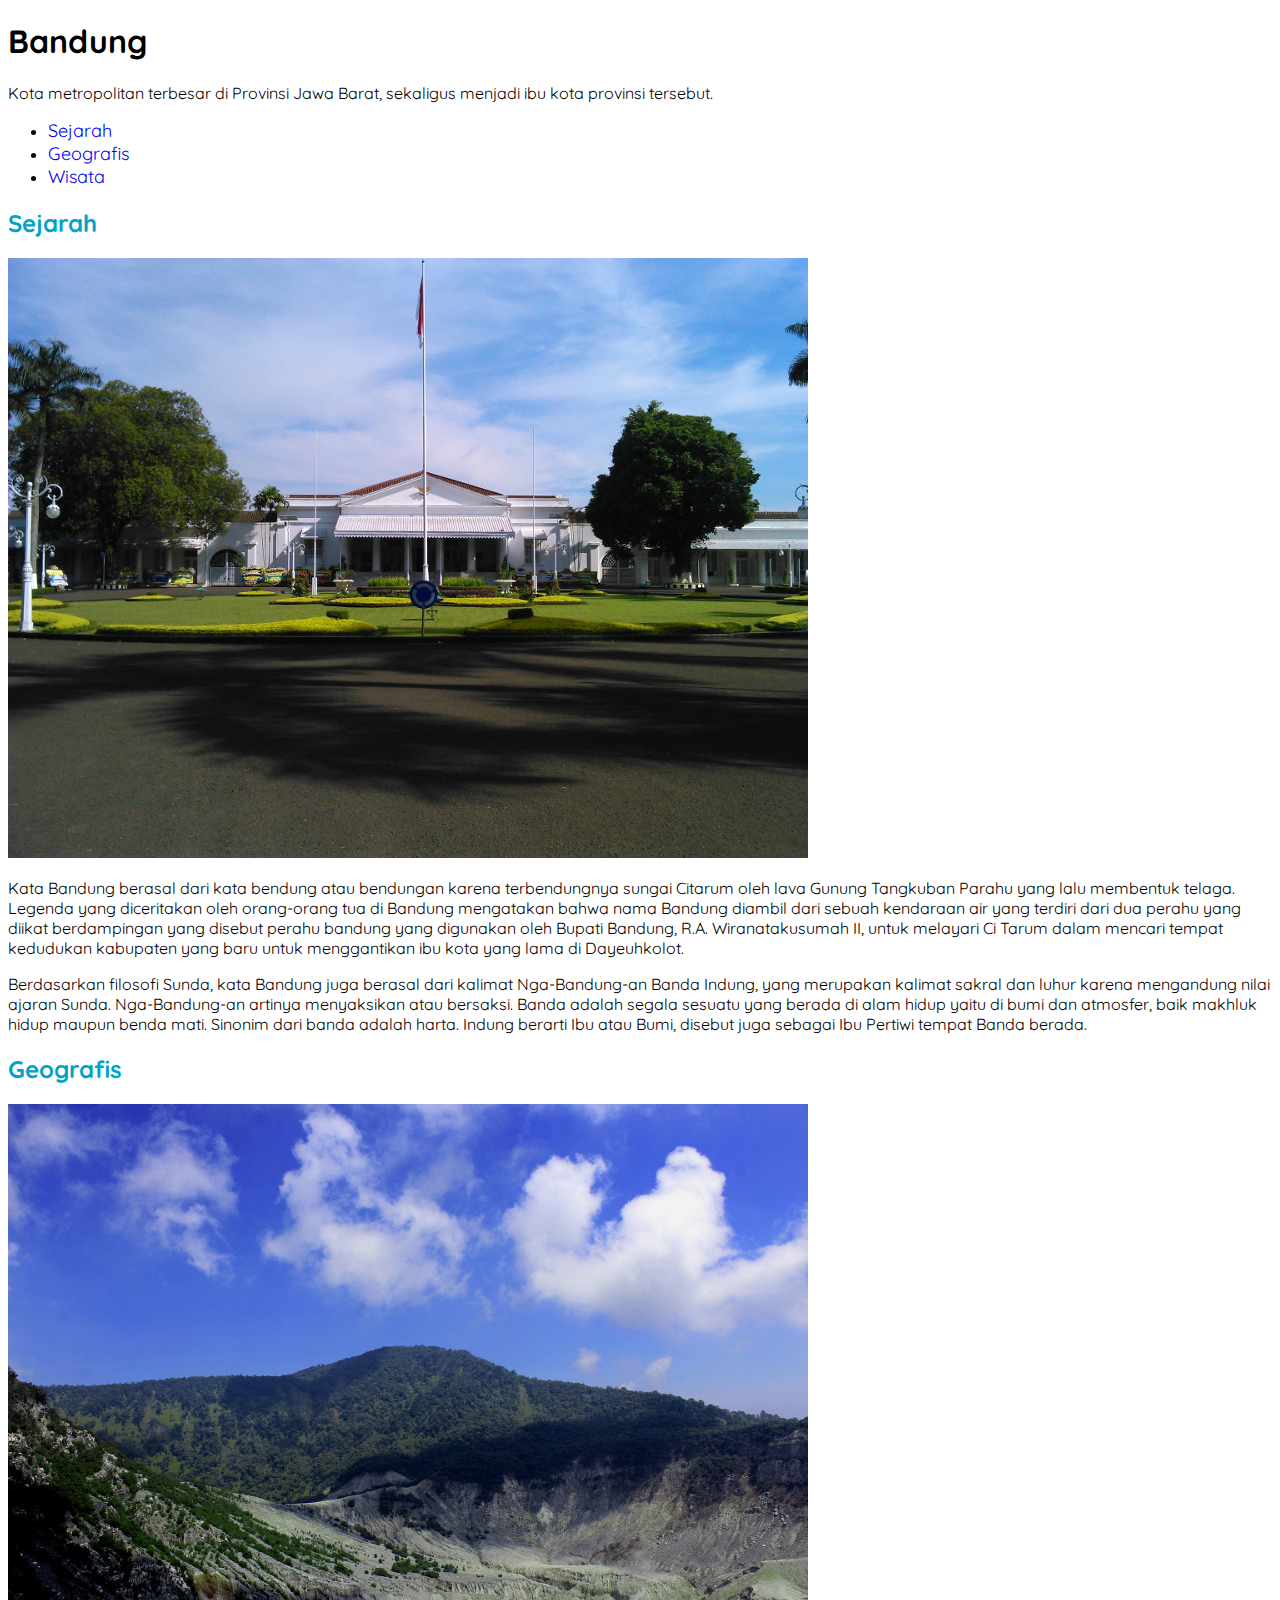
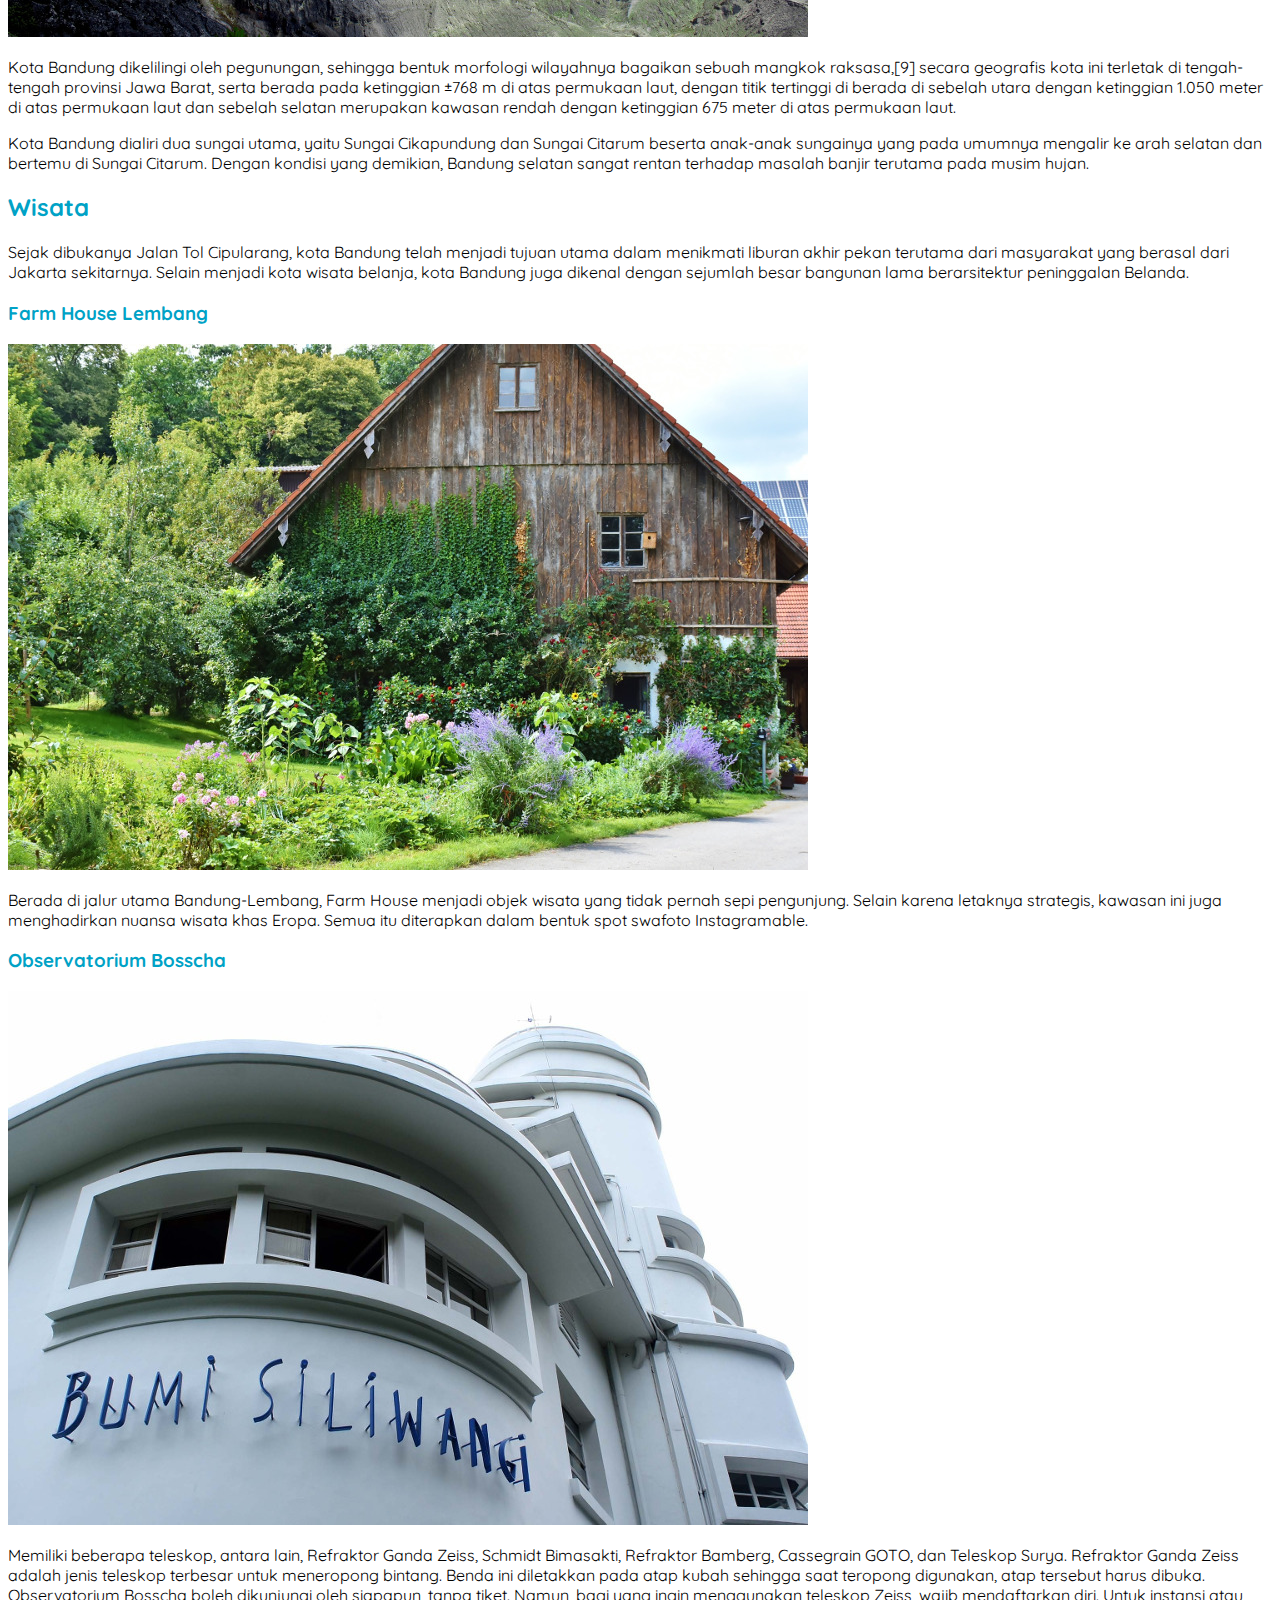
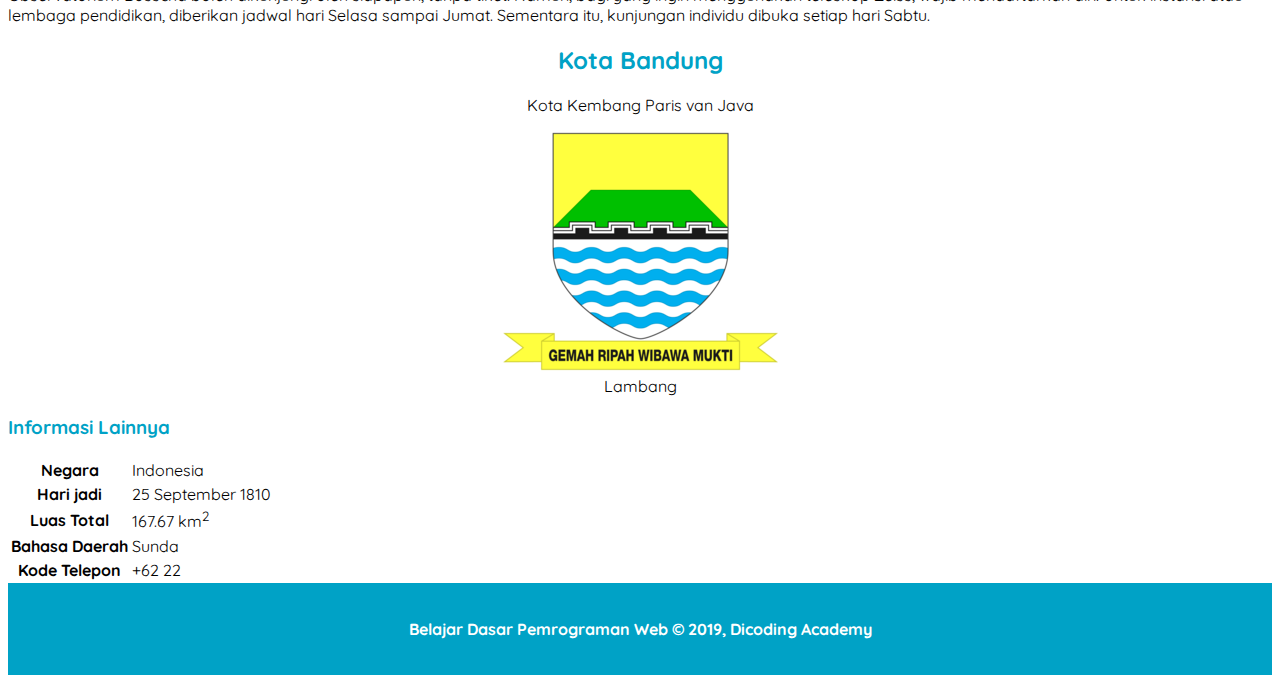
==== index.html @ a98cd14c "gw masukin indes html berserta assetnya" ====
<!DOCTYPE html>
<html>
  <head>
    <meta charset="utf-8" />
    <title>Halaman Profil Bandung</title>
    <link rel="stylesheet" href="assets/styles/style.css">

    <link rel="preconnect" href="https://fonts.googleapis.com">
    <link rel="preconnect" href="https://fonts.gstatic.com" crossorigin>
    <link href="https://fonts.googleapis.com/css2?family=Quicksand&display=swap" rel="stylesheet">
  </head>

  <body>
    <header>
      <h1>Bandung</h1>
      <p>
        Kota metropolitan terbesar di Provinsi Jawa Barat, sekaligus menjadi ibu kota provinsi
        tersebut.
      </p>

      <nav>
        <ul>
          <li>
            <a href="#sejarah">Sejarah</a>
          </li>
          <li>
            <a href="#geografis">Geografis</a>
          </li>
          <li>
            <a href="#wisata">Wisata</a>
          </li>
        </ul>
      </nav>
    </header>

    <main>
      <!-- Konten artikel -->
      <div id="content">
        <article id="sejarah">
          <h2>Sejarah</h2>
          <img src="assets/image/history.jpg" alt="sejarah" />
          <p>
            Kata Bandung berasal dari kata bendung atau bendungan karena terbendungnya sungai
            Citarum oleh lava Gunung Tangkuban Parahu yang lalu membentuk telaga. Legenda yang
            diceritakan oleh orang-orang tua di Bandung mengatakan bahwa nama Bandung diambil dari
            sebuah kendaraan air yang terdiri dari dua perahu yang diikat berdampingan yang disebut
            perahu bandung yang digunakan oleh Bupati Bandung, R.A. Wiranatakusumah II, untuk
            melayari Ci Tarum dalam mencari tempat kedudukan kabupaten yang baru untuk menggantikan
            ibu kota yang lama di Dayeuhkolot.
          </p>

          <p>
            Berdasarkan filosofi Sunda, kata Bandung juga berasal dari kalimat Nga-Bandung-an Banda
            Indung, yang merupakan kalimat sakral dan luhur karena mengandung nilai ajaran Sunda.
            Nga-Bandung-an artinya menyaksikan atau bersaksi. Banda adalah segala sesuatu yang
            berada di alam hidup yaitu di bumi dan atmosfer, baik makhluk hidup maupun benda mati.
            Sinonim dari banda adalah harta. Indung berarti Ibu atau Bumi, disebut juga sebagai Ibu
            Pertiwi tempat Banda berada.
          </p>
        </article>

        <article id="geografis">
          <h2>Geografis</h2>
          <img src="assets/image/geografis.jpg" alt="geografis" />
          <p>
            Kota Bandung dikelilingi oleh pegunungan, sehingga bentuk morfologi wilayahnya bagaikan
            sebuah mangkok raksasa,[9] secara geografis kota ini terletak di tengah-tengah provinsi
            Jawa Barat, serta berada pada ketinggian ±768 m di atas permukaan laut, dengan titik
            tertinggi di berada di sebelah utara dengan ketinggian 1.050 meter di atas permukaan
            laut dan sebelah selatan merupakan kawasan rendah dengan ketinggian 675 meter di atas
            permukaan laut.
          </p>

          <p>
            Kota Bandung dialiri dua sungai utama, yaitu Sungai Cikapundung dan Sungai Citarum
            beserta anak-anak sungainya yang pada umumnya mengalir ke arah selatan dan bertemu di
            Sungai Citarum. Dengan kondisi yang demikian, Bandung selatan sangat rentan terhadap
            masalah banjir terutama pada musim hujan.
          </p>
        </article>

        <article id="wisata">
          <h2>Wisata</h2>
          <p>
            Sejak dibukanya Jalan Tol Cipularang, kota Bandung telah menjadi tujuan utama dalam
            menikmati liburan akhir pekan terutama dari masyarakat yang berasal dari Jakarta
            sekitarnya. Selain menjadi kota wisata belanja, kota Bandung juga dikenal dengan
            sejumlah besar bangunan lama berarsitektur peninggalan Belanda.
          </p>

          <section>
            <h3>Farm House Lembang</h3>
            <img src="assets/image/farm-house.jpg" alt="farm house" />
            <p>
              Berada di jalur utama Bandung-Lembang, Farm House menjadi objek wisata yang tidak
              pernah sepi pengunjung. Selain karena letaknya strategis, kawasan ini juga
              menghadirkan nuansa wisata khas Eropa. Semua itu diterapkan dalam bentuk spot swafoto
              Instagramable.
            </p>
          </section>

          <section>
            <h3>Observatorium Bosscha</h3>
            <img src="assets/image/bosscha.jpg" alt="bosscha" />
            <p>
              Memiliki beberapa teleskop, antara lain, Refraktor Ganda Zeiss, Schmidt Bimasakti,
              Refraktor Bamberg, Cassegrain GOTO, dan Teleskop Surya. Refraktor Ganda Zeiss adalah
              jenis teleskop terbesar untuk meneropong bintang. Benda ini diletakkan pada atap kubah
              sehingga saat teropong digunakan, atap tersebut harus dibuka. Observatorium Bosscha
              boleh dikunjungi oleh siapapun, tanpa tiket. Namun, bagi yang ingin menggunakan
              teleskop Zeiss, wajib mendaftarkan diri. Untuk instansi atau lembaga pendidikan,
              diberikan jadwal hari Selasa sampai Jumat. Sementara itu, kunjungan individu dibuka
              setiap hari Sabtu.
            </p>
          </section>
        </article>
      </div>

      <!-- Konten samping -->
      <aside class="profile">
        <article>
          <header>
            <h2>Kota Bandung</h2>
            <p>Kota Kembang Paris van Java</p>
            <figure>
              <img src="assets/image/bandung-badge.png" />
              <figcaption>Lambang</figcaption>
            </figure>
          </header>

          <section>
            <h3>Informasi Lainnya</h3>

            <table>
              <tr>
                <th>Negara</th>
                <td>Indonesia</td>
              </tr>
              <tr>
                <th>Hari jadi</th>
                <td>25 September 1810</td>
              </tr>
              <tr>
                <th>Luas Total</th>
                <td>167.67 km<sup>2</sup></td>
              </tr>
              <tr>
                <th>Bahasa Daerah</th>
                <td>Sunda</td>
              </tr>
              <tr>
                <th>Kode Telepon</th>
                <td>+62 22</td>
              </tr>
            </table>
          </section>
        </article>
      </aside>
    </main>

    <footer>
      <p>Belajar Dasar Pemrograman Web &#169; 2019, Dicoding Academy</p>
    </footer>
  </body>
</html>
---- assets/styles/style.css ----
body {
    font-family: "Quicksand", sans-serif;
}

h2, h3 {
    color: #00a2c6;
}
/*  
h3 {
    color: #00a2c6;
} */

footer {
    padding: 20px;
    color: white;
    background-color: #00a2c6;
    text-align: center;
    font-weight: bold;
}

nav a {
    font-size: 18px;
    font-weight: 400;
    text-decoration: none;
}

nav a:hover {
    font-weight: bold;
}

.profile header {
    text-align: center;
}
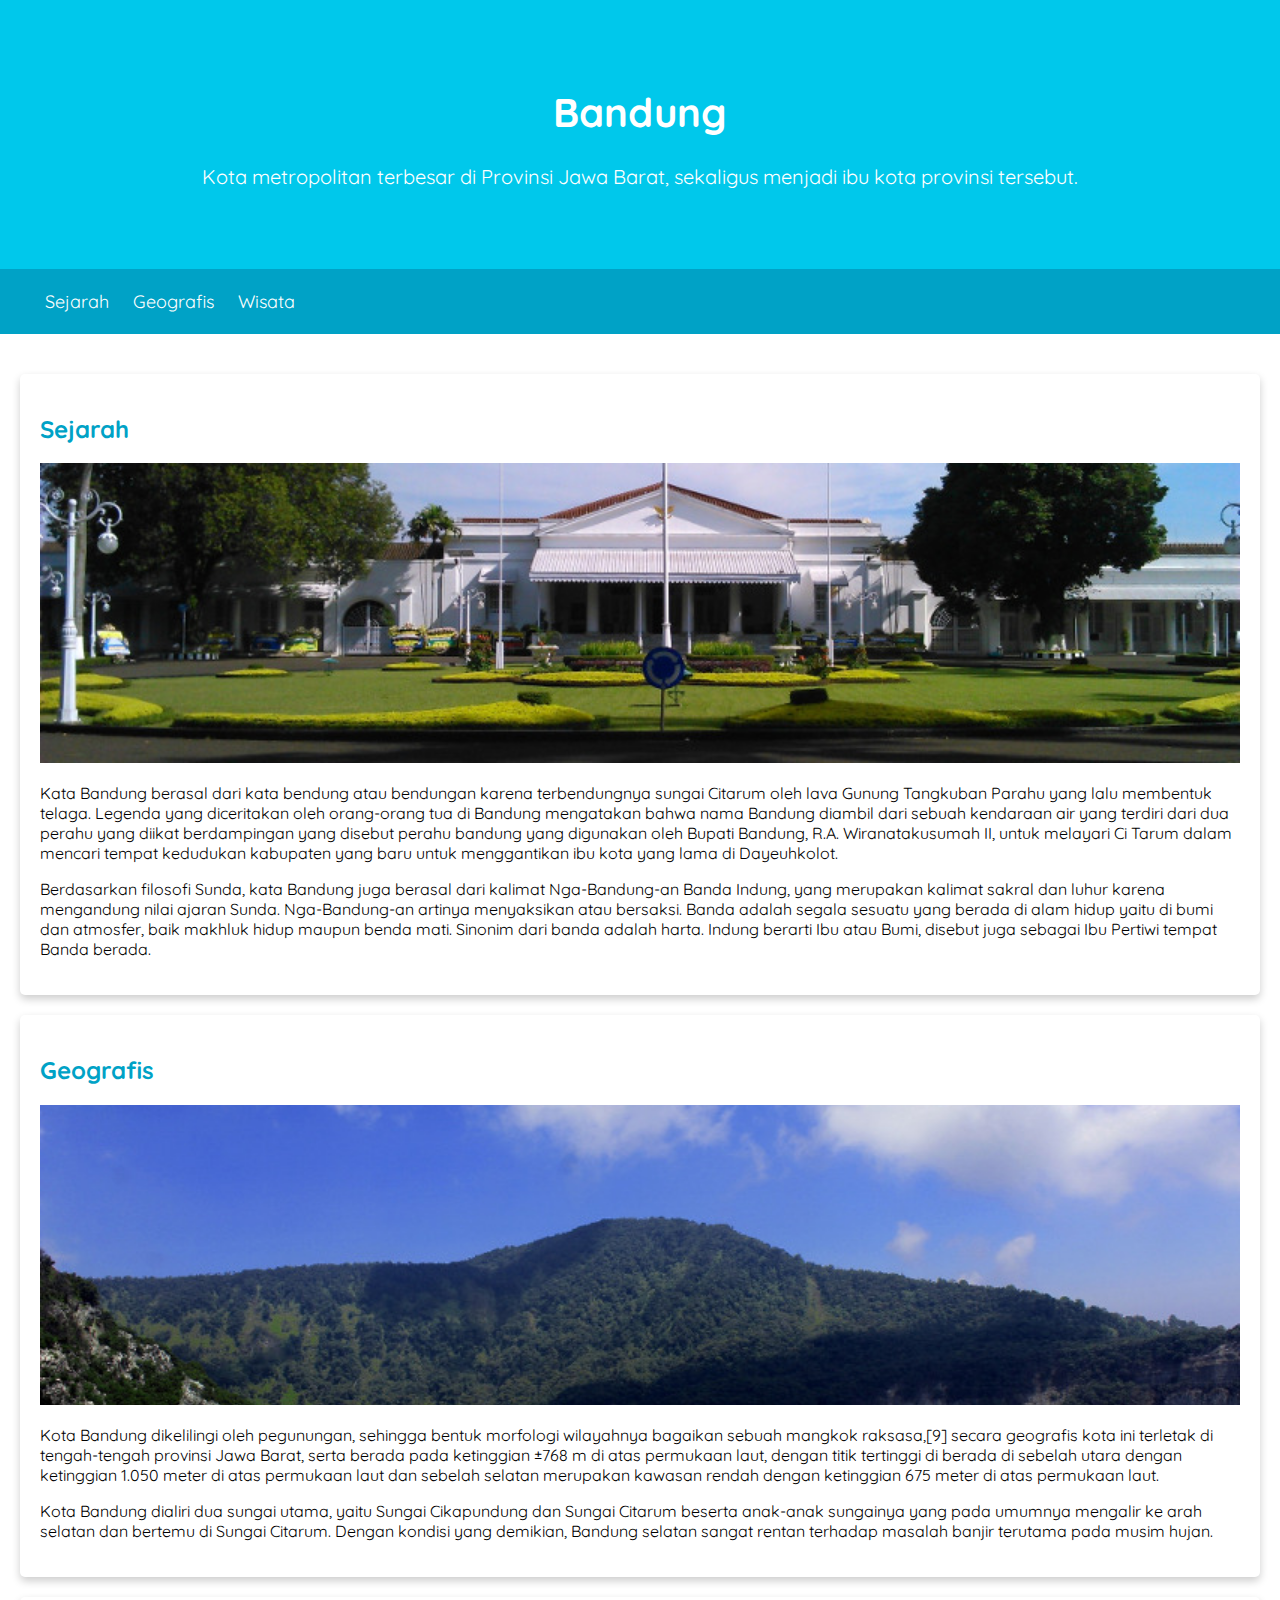
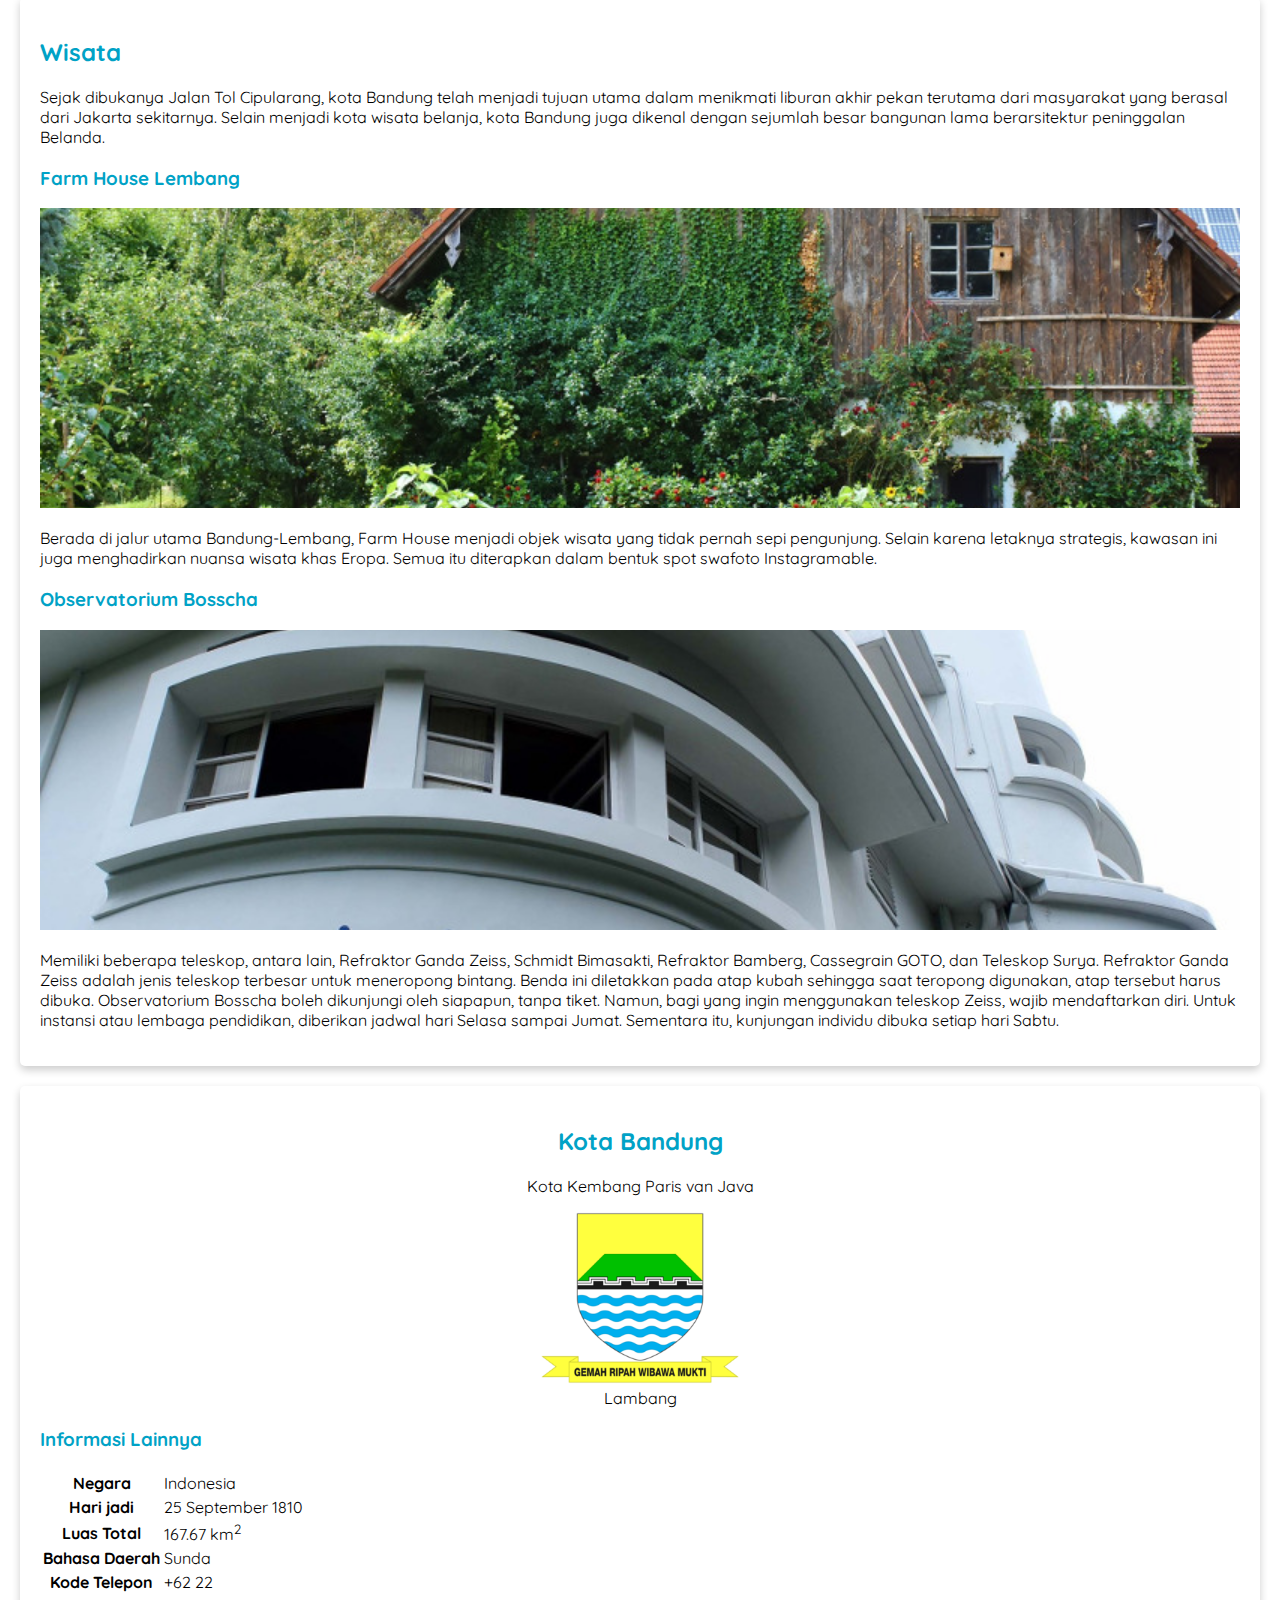
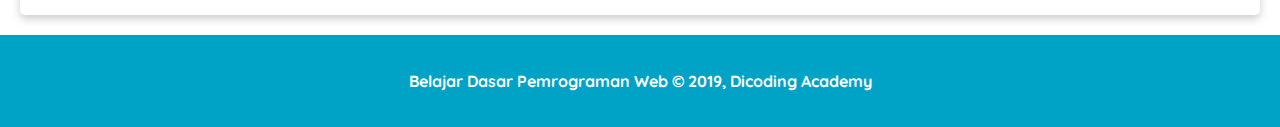
==== commit 6528b51a: "menerapkan box layout" ====
--- a/index.html
+++ b/index.html
@@ -3,20 +3,28 @@
   <head>
     <meta charset="utf-8" />
     <title>Halaman Profil Bandung</title>
-    <link rel="stylesheet" href="assets/styles/style.css">
 
-    <link rel="preconnect" href="https://fonts.googleapis.com">
-    <link rel="preconnect" href="https://fonts.gstatic.com" crossorigin>
-    <link href="https://fonts.googleapis.com/css2?family=Quicksand&display=swap" rel="stylesheet">
+    <!-- My Own Styles -->
+    <link rel="stylesheet" href="assets/styles/style.css" />
+
+    <!-- Google Fonts -->
+    <link rel="preconnect" href="https://fonts.googleapis.com" />
+    <link rel="preconnect" href="https://fonts.gstatic.com" crossorigin />
+    <link
+      href="https://fonts.googleapis.com/css2?family=Quicksand:wght@400;700&display=swap"
+      rel="stylesheet"
+    />
   </head>
 
   <body>
     <header>
-      <h1>Bandung</h1>
-      <p>
-        Kota metropolitan terbesar di Provinsi Jawa Barat, sekaligus menjadi ibu kota provinsi
-        tersebut.
-      </p>
+      <div class="jumbotron">
+        <h1>Bandung</h1>
+        <p>
+          Kota metropolitan terbesar di Provinsi Jawa Barat, sekaligus menjadi ibu kota provinsi
+          tersebut.
+        </p>
+      </div>
 
       <nav>
         <ul>
@@ -36,9 +44,9 @@
     <main>
       <!-- Konten artikel -->
       <div id="content">
-        <article id="sejarah">
+        <article id="sejarah" class="card">
           <h2>Sejarah</h2>
-          <img src="assets/image/history.jpg" alt="sejarah" />
+          <img src="assets/image/history.jpg" alt="sejarah" class="featured-image" />
           <p>
             Kata Bandung berasal dari kata bendung atau bendungan karena terbendungnya sungai
             Citarum oleh lava Gunung Tangkuban Parahu yang lalu membentuk telaga. Legenda yang
@@ -59,9 +67,9 @@
           </p>
         </article>
 
-        <article id="geografis">
+        <article id="geografis" class="card">
           <h2>Geografis</h2>
-          <img src="assets/image/geografis.jpg" alt="geografis" />
+          <img src="assets/image/geografis.jpg" alt="geografis" class="featured-image" />
           <p>
             Kota Bandung dikelilingi oleh pegunungan, sehingga bentuk morfologi wilayahnya bagaikan
             sebuah mangkok raksasa,[9] secara geografis kota ini terletak di tengah-tengah provinsi
@@ -79,7 +87,7 @@
           </p>
         </article>
 
-        <article id="wisata">
+        <article id="wisata" class="card">
           <h2>Wisata</h2>
           <p>
             Sejak dibukanya Jalan Tol Cipularang, kota Bandung telah menjadi tujuan utama dalam
@@ -90,7 +98,7 @@
 
           <section>
             <h3>Farm House Lembang</h3>
-            <img src="assets/image/farm-house.jpg" alt="farm house" />
+            <img src="assets/image/farm-house.jpg" alt="farm house" class="featured-image" />
             <p>
               Berada di jalur utama Bandung-Lembang, Farm House menjadi objek wisata yang tidak
               pernah sepi pengunjung. Selain karena letaknya strategis, kawasan ini juga
@@ -101,7 +109,7 @@
 
           <section>
             <h3>Observatorium Bosscha</h3>
-            <img src="assets/image/bosscha.jpg" alt="bosscha" />
+            <img src="assets/image/bosscha.jpg" alt="bosscha" class="featured-image" />
             <p>
               Memiliki beberapa teleskop, antara lain, Refraktor Ganda Zeiss, Schmidt Bimasakti,
               Refraktor Bamberg, Cassegrain GOTO, dan Teleskop Surya. Refraktor Ganda Zeiss adalah
@@ -117,8 +125,8 @@
       </div>
 
       <!-- Konten samping -->
-      <aside class="profile">
-        <article>
+      <aside>
+        <article class="profile card">
           <header>
             <h2>Kota Bandung</h2>
             <p>Kota Kembang Paris van Java</p>
--- a/assets/styles/style.css
+++ b/assets/styles/style.css
@@ -1,14 +1,13 @@
 body {
-    font-family: "Quicksand", sans-serif;
+    font-family: 'Quicksand', sans-serif;
+  
+    margin: 0;
+    padding: 0;
 }
-
+  
 h2, h3 {
     color: #00a2c6;
 }
-/*  
-h3 {
-    color: #00a2c6;
-} */
 
 footer {
     padding: 20px;
@@ -22,6 +21,7 @@
     font-size: 18px;
     font-weight: 400;
     text-decoration: none;
+    color: white;
 }
 
 nav a:hover {
@@ -30,4 +30,45 @@
 
 .profile header {
     text-align: center;
+}
+
+.featured-image {
+    width: 100%;
+    max-height: 300px;
+    object-fit: cover;
+    object-position: center;
+}
+
+.profile img {
+    width: 200px;
+}
+
+.card {
+    box-shadow: 0 4px 8px 0 rgba(0, 0, 0, 0.2);
+    border-radius: 5px;
+    padding: 20px;
+    margin-top: 20px;
+}
+
+.jumbotron {
+    font-size: 20px;
+    padding: 60px;
+    background-color: #00c8eb;
+    text-align: center;
+    color: white;
+}
+
+nav li {
+    display: inline;
+    list-style-type: none;
+    margin-right: 20px;
+}
+
+nav {
+    background-color: #00a2c6;
+    padding: 5px;
+}
+
+main {
+    padding: 20px;
 }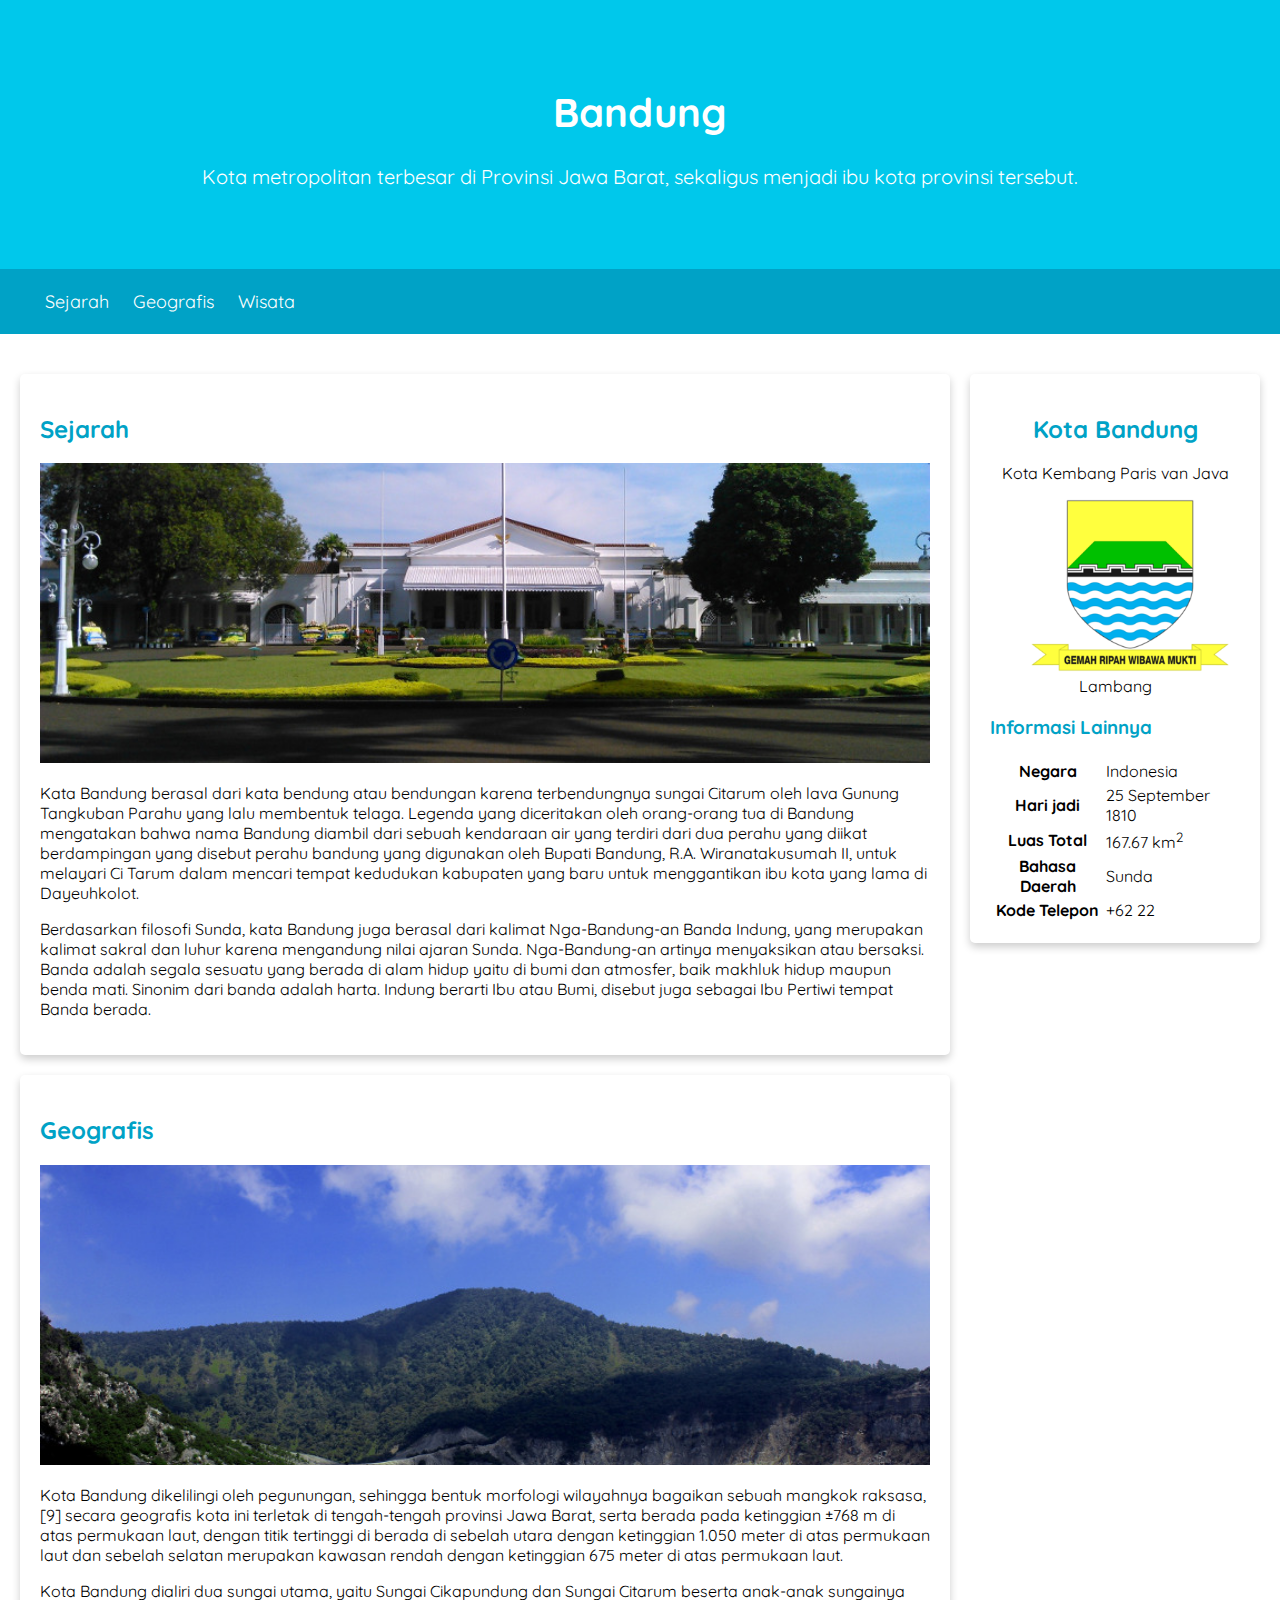
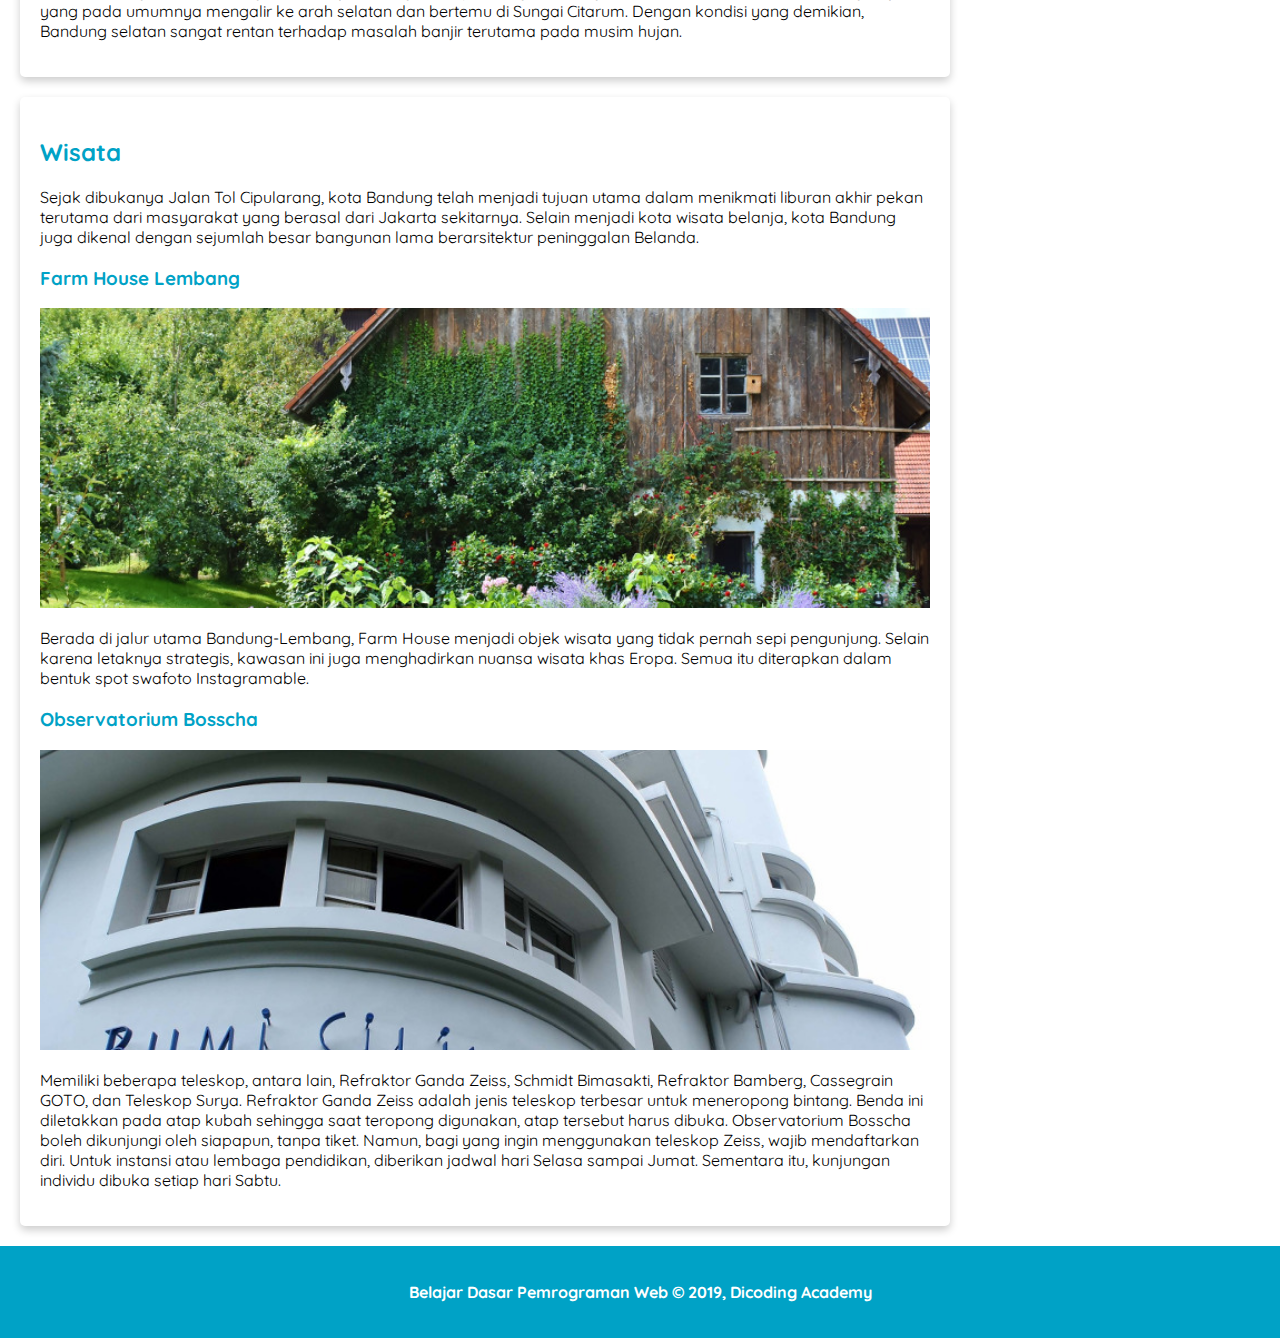
==== commit 865f1bfc: "menerapkan konsep float pada content dan aside" ====
--- a/index.html
+++ b/index.html
@@ -2,6 +2,7 @@
 <html>
   <head>
     <meta charset="utf-8" />
+    <meta name="viewport" content="width=device-width, initial-scale=1">
     <title>Halaman Profil Bandung</title>
 
     <!-- My Own Styles -->
--- a/assets/styles/style.css
+++ b/assets/styles/style.css
@@ -1,3 +1,6 @@
+* {
+    box-sizing: border-box;
+}
 body {
     font-family: 'Quicksand', sans-serif;
   
@@ -71,4 +74,16 @@
 
 main {
     padding: 20px;
+    overflow: auto;
+}
+
+#content{
+    float: left;
+    width: 75%;
+}
+
+aside {
+    float: right;
+    width: 25%;
+    padding-left: 20px;
 }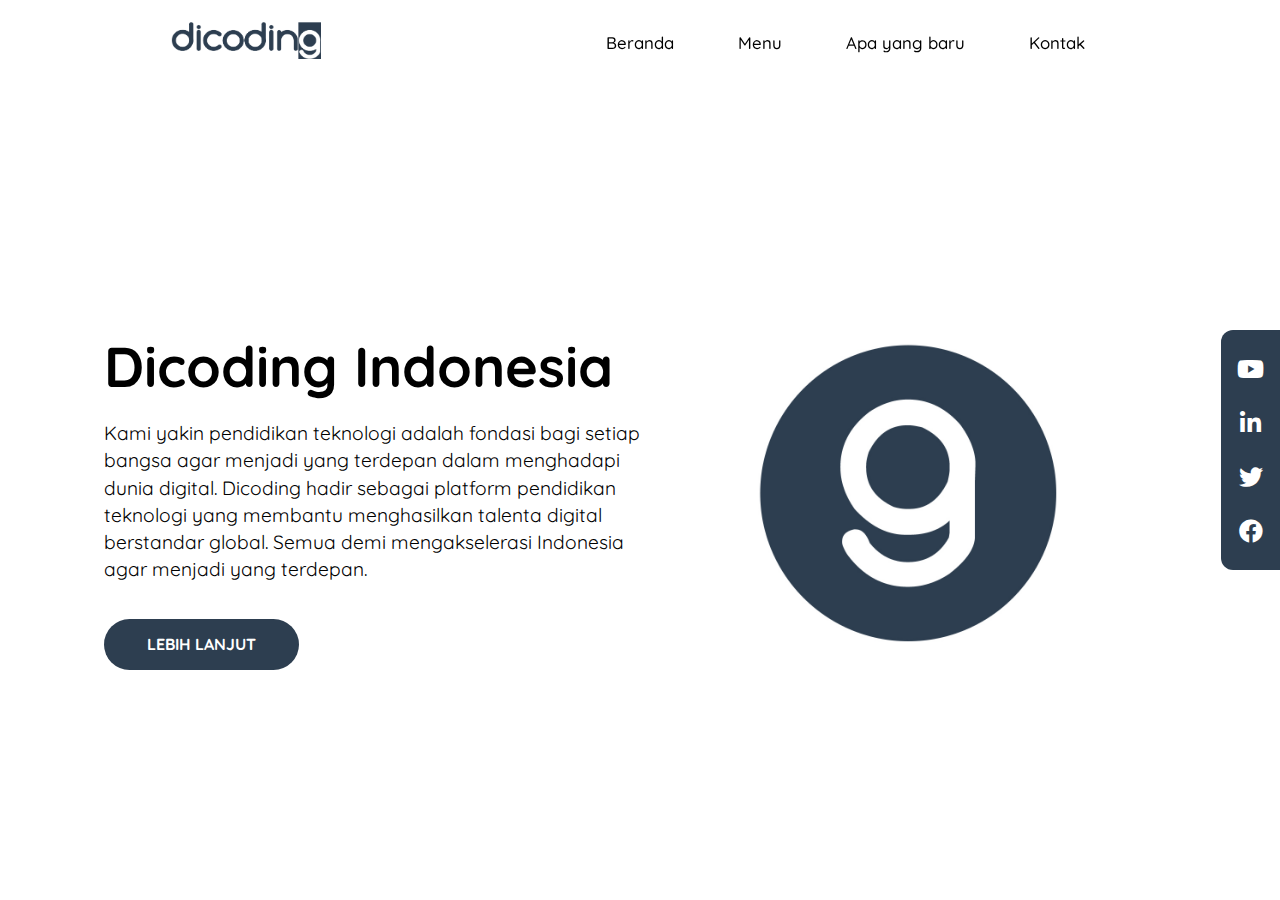
==== commit 50bde3ab: "landing page dicoding dengan media query" ====
--- a/index.html
+++ b/index.html
@@ -1,174 +1,51 @@
 <!DOCTYPE html>
-<html>
-  <head>
-    <meta charset="utf-8" />
-    <meta name="viewport" content="width=device-width, initial-scale=1">
-    <title>Halaman Profil Bandung</title>
+<html lang="en">
+<head>
+  <meta charset="UTF-8">
+  <meta name="viewport" content="width=device-width, initial-scale=1.0">
+  <title>Latihan Landing Page Dicoding</title>
+  <link rel="stylesheet" href="assets/styles/style.css">
+  <link rel="stylesheet" href="https://cdnjs.cloudflare.com/ajax/libs/font-awesome/5.15.4/css/all.min.css" integrity="sha512-1ycn6IcaQQ40/MKBW2W4Rhis/DbILU74C1vSrLJxCq57o941Ym01SwNsOMqvEBFlcgUa6xLiPY/NS5R+E6ztJQ==" crossorigin="anonymous" referrerpolicy="no-referrer"/>
+</head>
+<body>
 
-    <!-- My Own Styles -->
-    <link rel="stylesheet" href="assets/styles/style.css" />
+  <header class="navbar-container debug-border">
+    <div class="logo debug-border">
+      <img src="assets/image/dicoding-header-logo.png" alt="Dicoding Indonesia">
+    </div>
+    <nav class="nav-list debug-border">
+      <ul>
+        <li><a href="#">Beranda</a></li>
+        <li><a href="#">Menu</a></li>
+        <li><a href="#">Apa yang baru</a></li>
+        <li><a href="#">Kontak</a></li>
+      </ul>
+    </nav>
+  </header>
 
-    <!-- Google Fonts -->
-    <link rel="preconnect" href="https://fonts.googleapis.com" />
-    <link rel="preconnect" href="https://fonts.gstatic.com" crossorigin />
-    <link
-      href="https://fonts.googleapis.com/css2?family=Quicksand:wght@400;700&display=swap"
-      rel="stylesheet"
-    />
-  </head>
+  <main>
+    <div class="content">
+      <div class="content-description debug-border">
+        <h1 class="title debug-border">Dicoding Indonesia</h1>
+        <p>Kami yakin pendidikan teknologi adalah fondasi bagi setiap bangsa agar menjadi yang terdepan dalam menghadapi dunia digital. Dicoding hadir sebagai platform pendidikan teknologi yang membantu menghasilkan talenta digital berstandar global. Semua demi mengakselerasi Indonesia agar menjadi yang terdepan.</p>
+        <button>Lebih lanjut</button>
+      </div>
+      <div class="content-image">
+        <img src="assets/image/circle-g.jpg" alt="Dicoding Indonesia">
+      </div>
+    </div>
 
-  <body>
-    <header>
-      <div class="jumbotron">
-        <h1>Bandung</h1>
-        <p>
-          Kota metropolitan terbesar di Provinsi Jawa Barat, sekaligus menjadi ibu kota provinsi
-          tersebut.
-        </p>
+    <aside>
+      <div class="social-media">
+        <ul>
+          <li><a href="#"><i class="fab fa-youtube"></i></a></li>
+          <li><a href="#"><i class="fab fa-linkedin-in"></i></a></li>
+          <li><a href="#"><i class="fab fa-twitter"></i></a></li>
+          <li><a href="#"><i class="fab fa-facebook"></i></a></li>
+        </ul>
       </div>
+    </aside>
 
-      <nav>
-        <ul>
-          <li>
-            <a href="#sejarah">Sejarah</a>
-          </li>
-          <li>
-            <a href="#geografis">Geografis</a>
-          </li>
-          <li>
-            <a href="#wisata">Wisata</a>
-          </li>
-        </ul>
-      </nav>
-    </header>
-
-    <main>
-      <!-- Konten artikel -->
-      <div id="content">
-        <article id="sejarah" class="card">
-          <h2>Sejarah</h2>
-          <img src="assets/image/history.jpg" alt="sejarah" class="featured-image" />
-          <p>
-            Kata Bandung berasal dari kata bendung atau bendungan karena terbendungnya sungai
-            Citarum oleh lava Gunung Tangkuban Parahu yang lalu membentuk telaga. Legenda yang
-            diceritakan oleh orang-orang tua di Bandung mengatakan bahwa nama Bandung diambil dari
-            sebuah kendaraan air yang terdiri dari dua perahu yang diikat berdampingan yang disebut
-            perahu bandung yang digunakan oleh Bupati Bandung, R.A. Wiranatakusumah II, untuk
-            melayari Ci Tarum dalam mencari tempat kedudukan kabupaten yang baru untuk menggantikan
-            ibu kota yang lama di Dayeuhkolot.
-          </p>
-
-          <p>
-            Berdasarkan filosofi Sunda, kata Bandung juga berasal dari kalimat Nga-Bandung-an Banda
-            Indung, yang merupakan kalimat sakral dan luhur karena mengandung nilai ajaran Sunda.
-            Nga-Bandung-an artinya menyaksikan atau bersaksi. Banda adalah segala sesuatu yang
-            berada di alam hidup yaitu di bumi dan atmosfer, baik makhluk hidup maupun benda mati.
-            Sinonim dari banda adalah harta. Indung berarti Ibu atau Bumi, disebut juga sebagai Ibu
-            Pertiwi tempat Banda berada.
-          </p>
-        </article>
-
-        <article id="geografis" class="card">
-          <h2>Geografis</h2>
-          <img src="assets/image/geografis.jpg" alt="geografis" class="featured-image" />
-          <p>
-            Kota Bandung dikelilingi oleh pegunungan, sehingga bentuk morfologi wilayahnya bagaikan
-            sebuah mangkok raksasa,[9] secara geografis kota ini terletak di tengah-tengah provinsi
-            Jawa Barat, serta berada pada ketinggian ±768 m di atas permukaan laut, dengan titik
-            tertinggi di berada di sebelah utara dengan ketinggian 1.050 meter di atas permukaan
-            laut dan sebelah selatan merupakan kawasan rendah dengan ketinggian 675 meter di atas
-            permukaan laut.
-          </p>
-
-          <p>
-            Kota Bandung dialiri dua sungai utama, yaitu Sungai Cikapundung dan Sungai Citarum
-            beserta anak-anak sungainya yang pada umumnya mengalir ke arah selatan dan bertemu di
-            Sungai Citarum. Dengan kondisi yang demikian, Bandung selatan sangat rentan terhadap
-            masalah banjir terutama pada musim hujan.
-          </p>
-        </article>
-
-        <article id="wisata" class="card">
-          <h2>Wisata</h2>
-          <p>
-            Sejak dibukanya Jalan Tol Cipularang, kota Bandung telah menjadi tujuan utama dalam
-            menikmati liburan akhir pekan terutama dari masyarakat yang berasal dari Jakarta
-            sekitarnya. Selain menjadi kota wisata belanja, kota Bandung juga dikenal dengan
-            sejumlah besar bangunan lama berarsitektur peninggalan Belanda.
-          </p>
-
-          <section>
-            <h3>Farm House Lembang</h3>
-            <img src="assets/image/farm-house.jpg" alt="farm house" class="featured-image" />
-            <p>
-              Berada di jalur utama Bandung-Lembang, Farm House menjadi objek wisata yang tidak
-              pernah sepi pengunjung. Selain karena letaknya strategis, kawasan ini juga
-              menghadirkan nuansa wisata khas Eropa. Semua itu diterapkan dalam bentuk spot swafoto
-              Instagramable.
-            </p>
-          </section>
-
-          <section>
-            <h3>Observatorium Bosscha</h3>
-            <img src="assets/image/bosscha.jpg" alt="bosscha" class="featured-image" />
-            <p>
-              Memiliki beberapa teleskop, antara lain, Refraktor Ganda Zeiss, Schmidt Bimasakti,
-              Refraktor Bamberg, Cassegrain GOTO, dan Teleskop Surya. Refraktor Ganda Zeiss adalah
-              jenis teleskop terbesar untuk meneropong bintang. Benda ini diletakkan pada atap kubah
-              sehingga saat teropong digunakan, atap tersebut harus dibuka. Observatorium Bosscha
-              boleh dikunjungi oleh siapapun, tanpa tiket. Namun, bagi yang ingin menggunakan
-              teleskop Zeiss, wajib mendaftarkan diri. Untuk instansi atau lembaga pendidikan,
-              diberikan jadwal hari Selasa sampai Jumat. Sementara itu, kunjungan individu dibuka
-              setiap hari Sabtu.
-            </p>
-          </section>
-        </article>
-      </div>
-
-      <!-- Konten samping -->
-      <aside>
-        <article class="profile card">
-          <header>
-            <h2>Kota Bandung</h2>
-            <p>Kota Kembang Paris van Java</p>
-            <figure>
-              <img src="assets/image/bandung-badge.png" />
-              <figcaption>Lambang</figcaption>
-            </figure>
-          </header>
-
-          <section>
-            <h3>Informasi Lainnya</h3>
-
-            <table>
-              <tr>
-                <th>Negara</th>
-                <td>Indonesia</td>
-              </tr>
-              <tr>
-                <th>Hari jadi</th>
-                <td>25 September 1810</td>
-              </tr>
-              <tr>
-                <th>Luas Total</th>
-                <td>167.67 km<sup>2</sup></td>
-              </tr>
-              <tr>
-                <th>Bahasa Daerah</th>
-                <td>Sunda</td>
-              </tr>
-              <tr>
-                <th>Kode Telepon</th>
-                <td>+62 22</td>
-              </tr>
-            </table>
-          </section>
-        </article>
-      </aside>
-    </main>
-
-    <footer>
-      <p>Belajar Dasar Pemrograman Web &#169; 2019, Dicoding Academy</p>
-    </footer>
-  </body>
+  </main>
+</body>
 </html>--- a/assets/styles/style.css
+++ b/assets/styles/style.css
@@ -1,89 +1,186 @@
-* {
-    box-sizing: border-box;
+@import url('https://fonts.googleapis.com/css2?family=Quicksand:wght@400;500;700&display=swap');
+ 
+*, *::before, *::after {
+  box-sizing: border-box;
 }
+ 
 body {
-    font-family: 'Quicksand', sans-serif;
-  
-    margin: 0;
-    padding: 0;
+  height: 100vh;
+  font-family: 'Quicksand', sans-serif;
+  margin: 0;
+ 
+  display: flex;
+  flex-direction: column;
 }
-  
-h2, h3 {
-    color: #00a2c6;
+ 
+header.navbar-container {
+  max-width: 1200px;
+  width: 100%;
+  margin-inline: auto;
+  display: flex;
+  justify-content: space-around;
+  align-items: center;
+ 
+  padding-block: 1rem;
+  z-index: 999;
 }
-
-footer {
-    padding: 20px;
-    color: white;
-    background-color: #00a2c6;
-    text-align: center;
-    font-weight: bold;
+ 
+header.navbar-container .logo img {
+  width: 150px;
 }
-
-nav a {
-    font-size: 18px;
-    font-weight: 400;
-    text-decoration: none;
-    color: white;
+ 
+header.navbar-container .nav-list ul {
+  padding-left: 0;
+  display: flex;
+  justify-content: center;
+  gap: 2rem 1rem;
 }
-
-nav a:hover {
-    font-weight: bold;
+ 
+header.navbar-container .nav-list li {
+  list-style-type: none;
 }
-
-.profile header {
-    text-align: center;
+ 
+header.navbar-container .nav-list li a {
+  text-decoration: none;
+  font-size: 1.05rem;
+  font-weight: 500;
+  color: black;
+  padding: .5rem 1.5rem;
+  border-radius: 999px;
+  transition: all .2s ease-in-out;
 }
-
-.featured-image {
-    width: 100%;
-    max-height: 300px;
-    object-fit: cover;
-    object-position: center;
+ 
+header.navbar-container .nav-list li:hover a {
+  background-color: #425c77;
+  color: white;
 }
-
-.profile img {
-    width: 200px;
+ 
+main {
+  max-width: 1200px;
+  width: 100%;
+  margin-inline: auto;
+  padding: 2rem 4rem;
+  flex: 1;
+ 
+  display: flex;
+  align-items: center;
 }
-
-.card {
-    box-shadow: 0 4px 8px 0 rgba(0, 0, 0, 0.2);
-    border-radius: 5px;
-    padding: 20px;
-    margin-top: 20px;
+ 
+main .content {
+  flex: 1;
+  display: flex;
+  align-items: center;
 }
-
-.jumbotron {
-    font-size: 20px;
-    padding: 60px;
-    background-color: #00c8eb;
-    text-align: center;
-    color: white;
+ 
+main .content .content-description {
+  flex: 1 1;
 }
-
-nav li {
-    display: inline;
-    list-style-type: none;
-    margin-right: 20px;
+ 
+main .content .content-description .title {
+  font-size: 3.5rem;
+  margin-block: 1rem;
 }
-
-nav {
-    background-color: #00a2c6;
-    padding: 5px;
+ 
+main .content .content-description p {
+  line-height: 1.7rem;
+  font-size: 1.2rem;
 }
-
-main {
-    padding: 20px;
-    overflow: auto;
+ 
+main .content .content-description button {
+  padding: .8rem 2.5rem;
+  margin-block-start: 1rem;
+  text-transform: uppercase;
+  font-weight: 700;
+  font-size: 1rem;
+  font-family: 'Quicksand', sans-serif;
+  color: white;
+ 
+  border: 3px solid transparent;
+  border-radius: 999px;
+  background-color: #2D3E50;
+  cursor: pointer;
+  transition: all .15s ease-in;
 }
-
-#content{
-    float: left;
-    width: 75%;
+ 
+main .content .content-description button:hover {
+  border: 3px solid #2D3E50;
+  color: #2D3E50;
+  background-color: transparent;
 }
-
-aside {
-    float: right;
-    width: 25%;
-    padding-left: 20px;
+ 
+main .content .content-image {
+  flex: 1;
+  display: flex;
+}
+ 
+main .content .content-image img {
+  margin: auto;
+  min-width: 250px;
+  width: 300px;
+}
+ 
+main aside {
+  position: fixed;
+  inset-block: 0;
+  inset-inline-end: 0;
+}
+ 
+main aside .social-media {
+  height: 100%;
+  display: flex;
+}
+ 
+main aside .social-media ul {
+  padding: 1.5rem 1rem;
+  margin: auto;
+  border-top-left-radius: 12px;
+  border-bottom-left-radius: 12px;
+  background-color: #2D3E50;
+ 
+  display: flex;
+  flex-flow: column nowrap;
+  align-items: center;
+  justify-content: center;
+  gap: 1.5rem;
+}
+ 
+main aside .social-media li {
+  list-style-type: none;
+}
+ 
+main aside .social-media li a {
+  text-decoration: none;
+  font-size: 1.5rem;
+  color: white;
+  transition: all .1s ease-in-out;
+}
+ 
+main aside .social-media li a:hover {
+  color: #89b0d9;
+}
+/*======================================*/
+@media screen and (max-width: 768px) {
+    header.navbar-container {
+      flex-direction: column;
+    }
+    header.navbar-container .nav-list ul {
+        flex-wrap: wrap;
+        column-gap: .5rem;
+    }
+    main .content {
+        flex-direction: column;
+        gap: 2rem;
+    }
+    main .content .content-description .title {
+        font-size: 3rem;
+      }
+     
+    main .content .content-description p {
+        font-size: 1rem;
+    }
+    
+    main .content .content-image {
+        order: -1; 
+        /* bakal ditampilin diatas niali defaultnya 0 */
+    }
 }